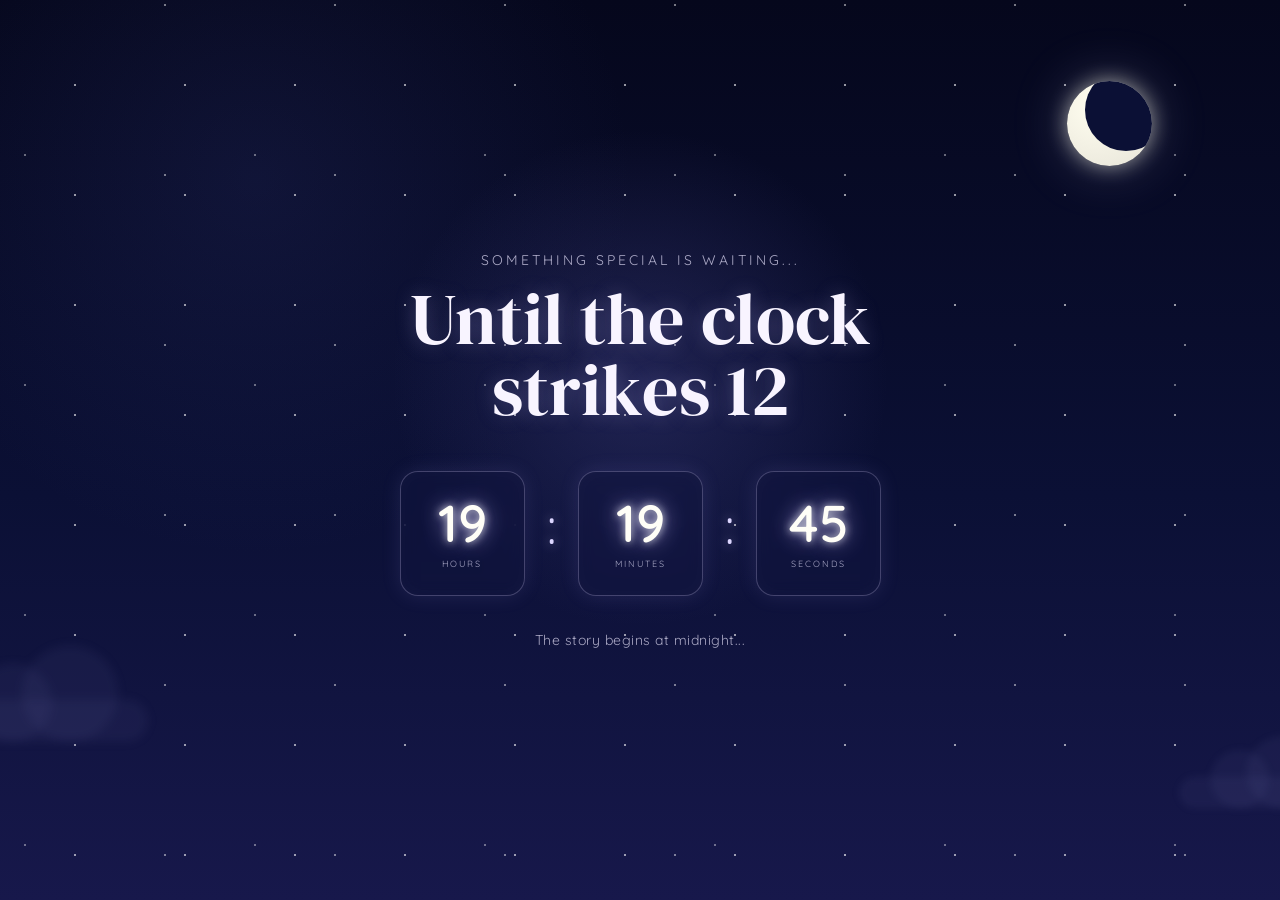
==== index.html @ 584d6b25 "Add files via upload" ====
<!DOCTYPE html>
<html lang="en">
<head>
    <meta charset="UTF-8">
    <meta name="viewport" content="width=device-width, initial-scale=1.0">

    <title>Something Special ✨</title>

    <link rel="preconnect" href="https://fonts.googleapis.com">
    <link rel="preconnect" href="https://fonts.gstatic.com" crossorigin>

    <link href="https://fonts.googleapis.com/css2?family=DM+Serif+Display&family=Quicksand:wght@400;500;600;700&display=swap" rel="stylesheet">

    <link rel="stylesheet" href="style.css">
</head>

<body>

    <div class="night-sky">

        <!-- Stars -->
        <div class="stars"></div>

        <div class="star star-1"></div>
        <div class="star star-2"></div>
        <div class="star star-3"></div>
        <div class="star star-4"></div>
        <div class="star star-5"></div>
        <div class="star star-6"></div>
        <div class="star star-7"></div>

        <!-- Moon -->
        <div class="moon">
            <div class="moon-shadow"></div>
        </div>

        <!-- Clouds -->
        <div class="cloud cloud-1"></div>
        <div class="cloud cloud-2"></div>

        <!-- Countdown -->
        <main class="countdown-screen">

            <p class="top-message">
                Something special is waiting...
            </p>

            <h1>
                Until the clock<br>
                strikes 12
            </h1>

            <div class="countdown">

                <div class="time-box">
                    <span id="hours">00</span>
                    <small>HOURS</small>
                </div>

                <div class="colon">:</div>

                <div class="time-box">
                    <span id="minutes">00</span>
                    <small>MINUTES</small>
                </div>

                <div class="colon">:</div>

                <div class="time-box">
                    <span id="seconds">00</span>
                    <small>SECONDS</small>
                </div>

            </div>

            <p class="waiting-text" id="waitingText">
                The story begins at midnight...
            </p>

            <!-- Midnight message -->

            <div class="midnight-message hidden" id="midnightMessage">

                <div class="glowing-star">
                    ✦
                </div>

                <h2>
                    Hey Love ❤️
                    Are you ready?
                </h2>

                <p>
                    Something cute is waiting for you...
                </p>

                <div class="ready-buttons">

                    <button id="yesButton1">
                        YES ✨
                    </button>

                    <button id="yesButton2">
                        YES 💕
                    </button>

                </div>

            </div>

        </main>

    </div>

    <script src="script.js"></script>

</body>
</html>
---- style.css ----
* {
    margin: 0;
    padding: 0;
    box-sizing: border-box;
}

:root {
    --night-1: #05071c;
    --night-2: #0b1035;
    --night-3: #17184b;

    --star: #fff7d6;
    --glow: #d9c8ff;

    --text: #f8f4ff;
    --soft-text: #c7c4df;
}


/* =========================
   BODY
========================= */

body {
    width: 100%;
    min-height: 100vh;

    overflow: hidden;

    font-family: "Quicksand", sans-serif;

    background: var(--night-1);
}


/* =========================
   NIGHT SKY
========================= */

.night-sky {
    position: fixed;

    inset: 0;

    overflow: hidden;

    background:
        radial-gradient(
            circle at 50% 42%,
            rgba(68, 68, 135, 0.4),
            transparent 30%
        ),

        radial-gradient(
            circle at 20% 20%,
            rgba(58, 66, 140, 0.18),
            transparent 30%
        ),

        linear-gradient(
            180deg,
            var(--night-1),
            var(--night-2) 55%,
            var(--night-3)
        );
}


/* =========================
   STARS
========================= */

.stars {
    position: absolute;

    inset: 0;

    background-image:
        radial-gradient(circle, rgba(255,255,255,0.9) 1px, transparent 1.5px),
        radial-gradient(circle, rgba(255,255,255,0.7) 1px, transparent 1.5px),
        radial-gradient(circle, rgba(255,255,255,0.6) 1px, transparent 1.5px);

    background-size:
        110px 110px,
        170px 170px,
        230px 230px;

    background-position:
        20px 30px,
        80px 90px,
        140px 40px;

    opacity: 0.65;
}


/* Larger individual stars */

.star {
    position: absolute;

    color: var(--star);

    font-size: 18px;

    text-shadow:
        0 0 8px rgba(255, 247, 214, 0.9),
        0 0 18px rgba(210, 198, 255, 0.7);

    animation:
        twinkle 3s ease-in-out infinite;
}

.star-1 {
    top: 15%;
    left: 13%;
}

.star-2 {
    top: 23%;
    right: 17%;

    animation-delay: 1s;
}

.star-3 {
    top: 38%;
    left: 7%;

    animation-delay: 1.7s;
}

.star-4 {
    top: 12%;
    right: 36%;

    animation-delay: 0.6s;
}

.star-5 {
    bottom: 22%;
    left: 18%;

    animation-delay: 2s;
}

.star-6 {
    bottom: 18%;
    right: 14%;

    animation-delay: 1.3s;
}

.star-7 {
    top: 48%;
    right: 8%;

    animation-delay: 2.4s;
}


@keyframes twinkle {

    0%,
    100% {
        opacity: 0.35;

        transform: scale(0.8);
    }

    50% {
        opacity: 1;

        transform: scale(1.25);
    }
}


/* =========================
   MOON
========================= */

.moon {
    position: absolute;

    top: 9%;
    right: 10%;

    width: 85px;
    height: 85px;

    border-radius: 50%;

    background:
        radial-gradient(
            circle at 35% 30%,
            #fffef0,
            #e7e4d8
        );

    box-shadow:
        0 0 20px rgba(255,255,235,0.55),
        0 0 55px rgba(220,215,255,0.25);

    overflow: hidden;
}


.moon-shadow {
    position: absolute;

    width: 82px;
    height: 82px;

    border-radius: 50%;

    top: -12px;
    left: 18px;

    background: #0b1035;
}


/* =========================
   CLOUDS
========================= */

.cloud {
    position: absolute;

    width: 180px;
    height: 35px;

    border-radius: 50px;

    background:
        rgba(100, 103, 159, 0.10);

    filter: blur(4px);
}

.cloud::before,
.cloud::after {
    content: "";

    position: absolute;

    border-radius: 50%;

    background:
        rgba(100, 103, 159, 0.10);
}

.cloud::before {
    width: 65px;
    height: 65px;

    left: 35px;
    bottom: 0;
}

.cloud::after {
    width: 80px;
    height: 80px;

    right: 25px;
    bottom: 0;
}

.cloud-1 {
    left: -50px;
    bottom: 18%;

    transform: scale(1.2);
}

.cloud-2 {
    right: -70px;
    bottom: 10%;

    transform: scale(0.9);
}


/* =========================
   MAIN CONTENT
========================= */

.countdown-screen {
    position: absolute;

    inset: 0;

    display: flex;

    flex-direction: column;

    align-items: center;

    justify-content: center;

    text-align: center;

    padding: 30px;

    z-index: 5;
}


.top-message {
    color: var(--soft-text);

    font-size: 14px;

    letter-spacing: 3px;

    text-transform: uppercase;

    margin-bottom: 15px;

    opacity: 0.85;
}


h1 {
    font-family:
        "DM Serif Display",
        serif;

    font-weight: 400;

    color: var(--text);

    font-size:
        clamp(42px, 7vw, 72px);

    line-height: 0.98;

    text-shadow:
        0 0 20px rgba(200, 190, 255, 0.25);

    margin-bottom: 45px;
}


h1 span {
    color: #ddd0ff;

    text-shadow:
        0 0 15px rgba(220, 208, 255, 0.6);
}


/* =========================
   COUNTDOWN
========================= */

.countdown {
    display: flex;

    align-items: center;

    justify-content: center;

    gap: clamp(8px, 2vw, 22px);
}


.time-box {
    width:
        clamp(75px, 13vw, 125px);

    height:
        clamp(80px, 13vw, 125px);

    border-radius: 18px;

    display: flex;

    flex-direction: column;

    align-items: center;

    justify-content: center;

    background:
        rgba(18, 21, 62, 0.55);

    border:
        1px solid
        rgba(222, 216, 255, 0.25);

    box-shadow:
        inset 0 0 20px rgba(255,255,255,0.025),
        0 0 20px rgba(166, 153, 255, 0.12);

    backdrop-filter: blur(8px);
}


.time-box span {
    color: #fffef7;

    font-size:
        clamp(30px, 5vw, 52px);

    font-weight: 600;

    line-height: 1;

    text-shadow:
        0 0 8px rgba(255,255,255,0.8),
        0 0 22px rgba(191,179,255,0.8);
}


.time-box small {
    margin-top: 9px;

    color: #aaa9c7;

    font-size: 9px;

    letter-spacing: 2px;
}


.colon {
    color: #dcd6ff;

    font-size:
        clamp(28px, 5vw, 50px);

    margin-top: -15px;

    text-shadow:
        0 0 12px rgba(210,200,255,0.7);
}


/* =========================
   WAITING TEXT
========================= */

.waiting-text {
    margin-top: 35px;

    color: #aaa8c4;

    font-size: 14px;

    letter-spacing: 0.5px;
}


/* =========================
   MIDNIGHT MESSAGE
========================= */

.midnight-message {
    display: flex;

    flex-direction: column;

    align-items: center;

    justify-content: center;

    animation:
        midnightAppear
        1.2s
        ease;
}


.midnight-message.hidden {
    display: none;
}


.glowing-heart {
    font-size: 34px;

    color: #eee7ff;

    margin-bottom: 12px;

    text-shadow:
        0 0 8px #fff,
        0 0 25px #c9bbff,
        0 0 50px #a999ff;

    animation:
        heartGlow
        2s
        ease-in-out
        infinite;
}


.midnight-message h2 {
    font-family:
        "DM Serif Display",
        serif;

    font-weight: 400;

    font-size:
        clamp(42px, 7vw, 65px);

    color: white;

    text-shadow:
        0 0 20px rgba(215,205,255,0.5);

    margin-bottom: 12px;
}


.midnight-message p {
    max-width: 400px;

    color: #c5c2dd;

    font-size: 14px;

    line-height: 1.7;

    margin-bottom: 25px;
}


/* =========================
   BEGIN BUTTON
========================= */

#beginButton {
    border: 1px solid
        rgba(255,255,255,0.3);

    border-radius: 999px;

    padding:
        13px
        27px;

    background:
        rgba(220,210,255,0.13);

    color: white;

    font-family:
        "Quicksand",
        sans-serif;

    font-size: 14px;

    font-weight: 700;

    cursor: pointer;

    box-shadow:
        0 0 20px
        rgba(187,172,255,0.2);

    backdrop-filter: blur(8px);

    transition:
        transform 0.25s ease,
        background 0.25s ease,
        box-shadow 0.25s ease;
}


#beginButton:hover {
    transform:
        translateY(-3px);

    background:
        rgba(220,210,255,0.22);

    box-shadow:
        0 0 30px
        rgba(187,172,255,0.35);
}


#beginButton:active {
    transform:
        scale(0.96);
}


/* =========================
   ANIMATIONS
========================= */

@keyframes midnightAppear {

    0% {
        opacity: 0;

        transform:
            translateY(25px)
            scale(0.95);
    }

    100% {
        opacity: 1;

        transform:
            translateY(0)
            scale(1);
    }
}


@keyframes heartGlow {

    0%,
    100% {
        transform: scale(1);

        opacity: 0.75;
    }

    50% {
        transform: scale(1.2);

        opacity: 1;
    }
}


/* =========================
   MOBILE
========================= */

@media (max-width: 600px) {

    .moon {
        width: 60px;
        height: 60px;

        top: 8%;
        right: 9%;
    }

    .moon-shadow {
        width: 58px;
        height: 58px;

        left: 14px;
        top: -8px;
    }

    .top-message {
        font-size: 10px;

        letter-spacing: 2px;
    }

    h1 {
        font-size: 44px;

        margin-bottom: 35px;
    }

    .countdown {
        gap: 6px;
    }

    .time-box {
        width: 72px;
        height: 78px;

        border-radius: 14px;
    }

    .time-box span {
        font-size: 29px;
    }

    .time-box small {
        font-size: 7px;

        letter-spacing: 1px;
    }

    .colon {
        font-size: 25px;
    }

    .waiting-text {
        font-size: 12px;

        margin-top: 25px;
    }
}
/* ==================================
   YES / YES BUTTONS
================================== */

.ready-buttons {
    display: flex;
    justify-content: center;
    align-items: center;

    gap: 18px;

    margin-top: 28px;

    flex-wrap: wrap;
}


.ready-buttons button {
    border: none;

    padding: 14px 30px;

    border-radius: 50px;

    font-family: "Quicksand", sans-serif;

    font-size: 16px;

    font-weight: 700;

    cursor: pointer;

    color: white;

    background:
        linear-gradient(
            135deg,
            #f28bb5,
            #9d8cff
        );

    box-shadow:
        0 0 20px rgba(242, 139, 181, 0.45);

    transition:
        transform 0.25s ease,
        box-shadow 0.25s ease;
}


.ready-buttons button:hover {

    transform:
        translateY(-4px)
        scale(1.04);

    box-shadow:
        0 0 30px rgba(242, 139, 181, 0.7);
}


.ready-buttons button:active {

    transform:
        scale(0.96);
}


/* Page transition */

.page-changing {

    animation:
        pageFade 0.7s ease forwards;
}


@keyframes pageFade {

    from {
        opacity: 1;
    }

    to {
        opacity: 0;
    }

}


/* Mobile */

@media (max-width: 600px) {

    .ready-buttons {

        flex-direction: column;

        gap: 12px;
    }


    .ready-buttons button {

        width: 180px;
    }

}
/* PAGE TRANSITION */

body {
    opacity: 0;
    transition: opacity 0.8s ease;
}

body.page-loaded {
    opacity: 1;
}

body.page-leaving {
    opacity: 0;
}
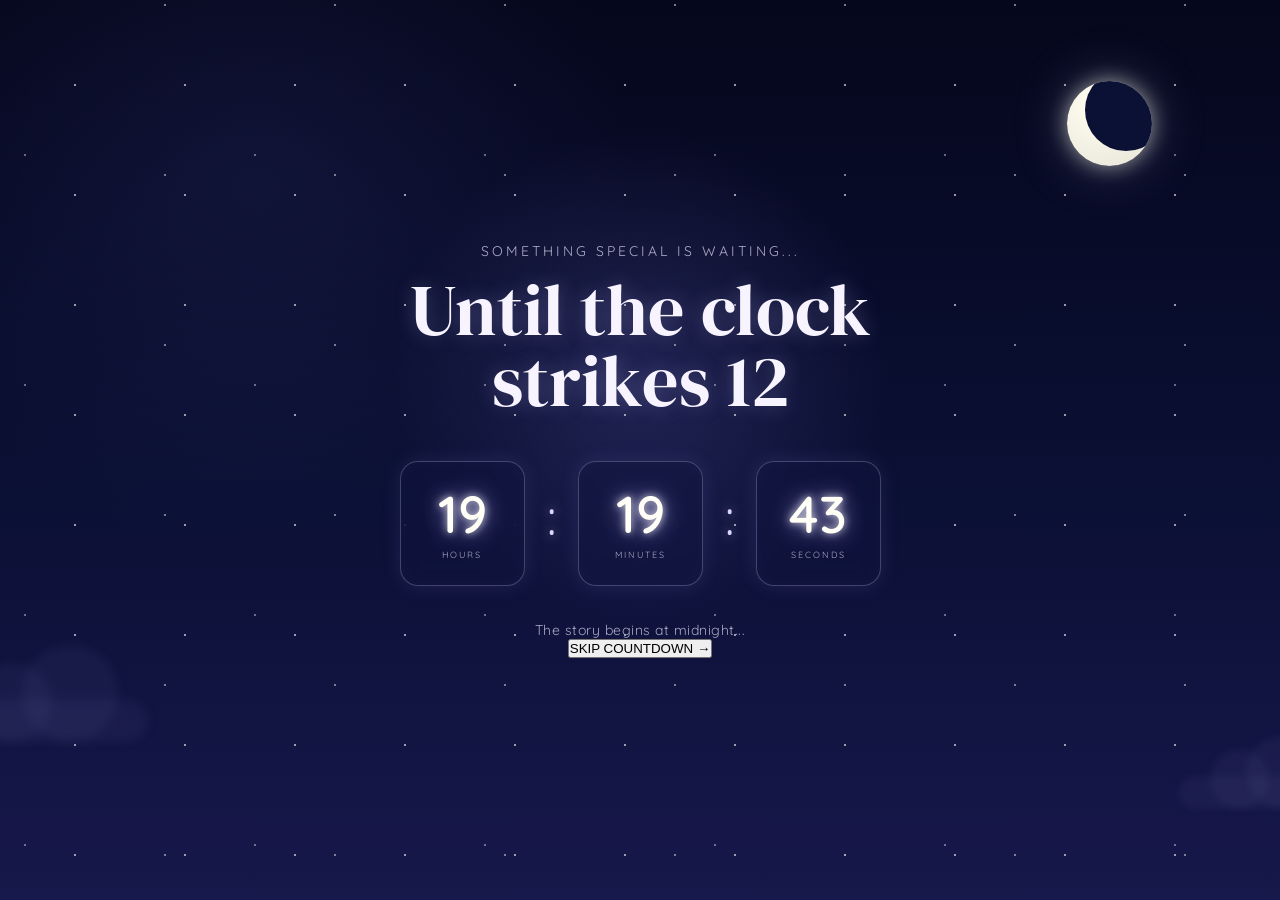
==== commit 658ce186: "Update index.html" ====
--- a/index.html
+++ b/index.html
@@ -74,8 +74,10 @@
             </div>
 
             <p class="waiting-text" id="waitingText">
+            
                 The story begins at midnight...
             </p>
+            <button id="skipButton" class="skip-button">SKIP COUNTDOWN →</button>
 
             <!-- Midnight message -->
 
@@ -115,4 +117,4 @@
     <script src="script.js"></script>
 
 </body>
-</html>+</html>
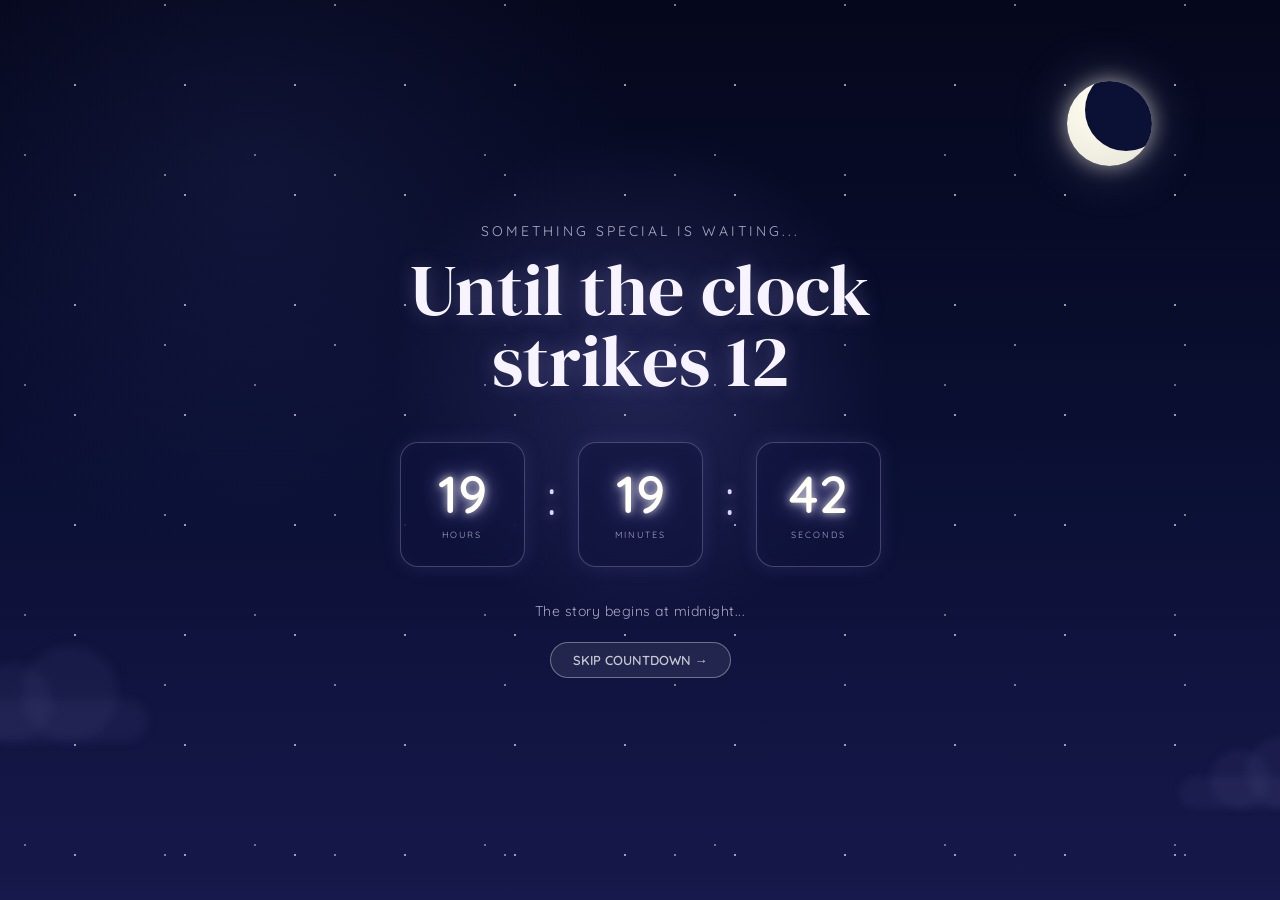
==== commit 501c4832: "Update index.html" ====
--- a/index.html
+++ b/index.html
@@ -77,7 +77,9 @@
             
                 The story begins at midnight...
             </p>
-            <button id="skipButton" class="skip-button">SKIP COUNTDOWN →</button>
+            <button id="skipButton" class="skip-button" onclick="window.location.href='page2.html'">
+                SKIP COUNTDOWN →
+            </button>
 
             <!-- Midnight message -->
 
--- a/style.css
+++ b/style.css
@@ -819,3 +819,22 @@
 body.page-leaving {
     opacity: 0;
 }
+.skip-button {
+    margin-top: 22px;
+    padding: 9px 22px;
+    border: 1px solid rgba(255, 255, 255, 0.35);
+    border-radius: 30px;
+    background: rgba(255, 255, 255, 0.08);
+    color: rgba(255, 255, 255, 0.75);
+    font-family: "Quicksand", sans-serif;
+    font-size: 13px;
+    font-weight: 600;
+    cursor: pointer;
+    transition: all 0.3s ease;
+}
+
+.skip-button:hover {
+    background: rgba(255, 255, 255, 0.16);
+    color: white;
+    transform: translateY(-2px);
+}
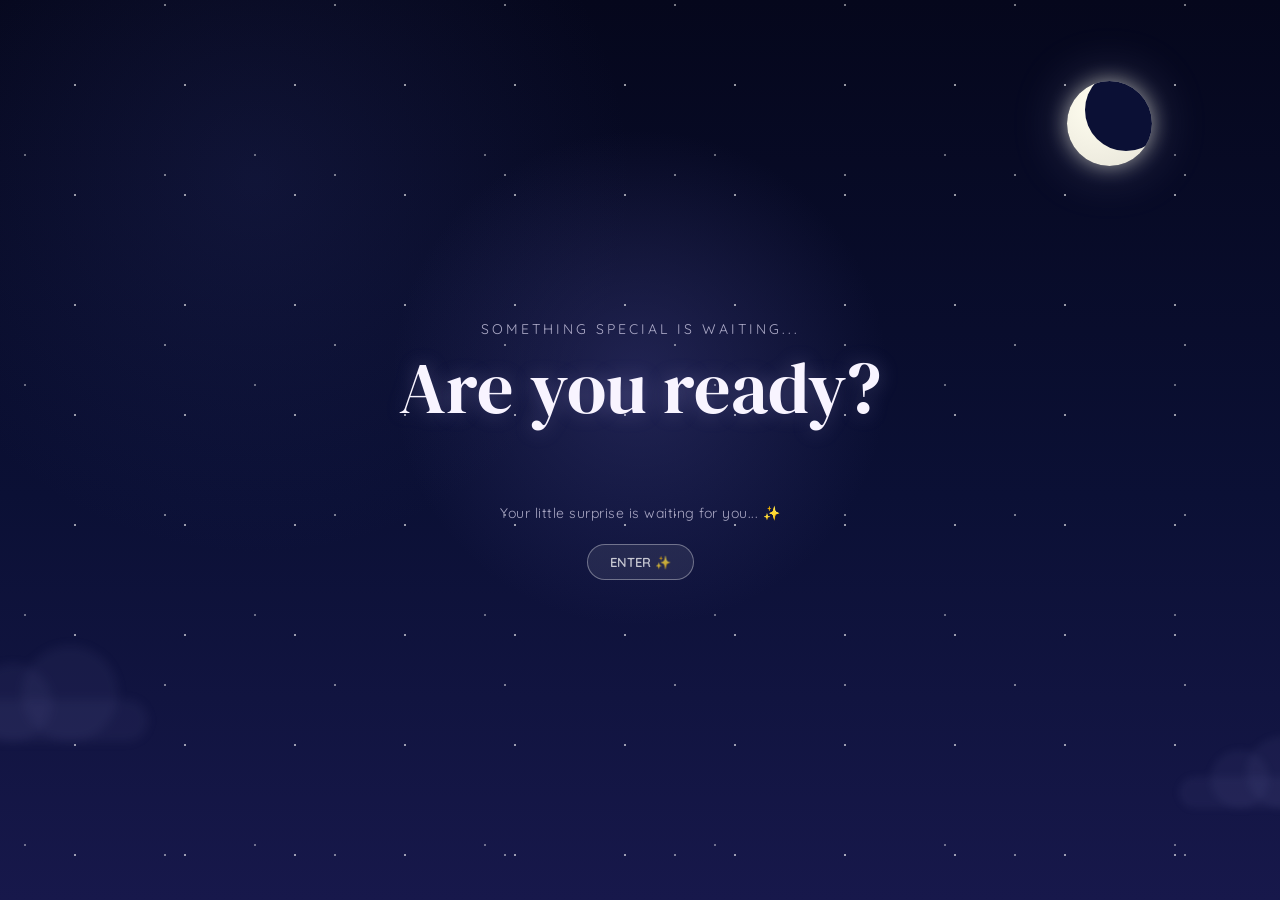
==== commit 3c4a77d1: "Update index.html" ====
--- a/index.html
+++ b/index.html
@@ -18,7 +18,6 @@
 
     <div class="night-sky">
 
-        <!-- Stars -->
         <div class="stars"></div>
 
         <div class="star star-1"></div>
@@ -29,16 +28,13 @@
         <div class="star star-6"></div>
         <div class="star star-7"></div>
 
-        <!-- Moon -->
         <div class="moon">
             <div class="moon-shadow"></div>
         </div>
 
-        <!-- Clouds -->
         <div class="cloud cloud-1"></div>
         <div class="cloud cloud-2"></div>
 
-        <!-- Countdown -->
         <main class="countdown-screen">
 
             <p class="top-message">
@@ -46,77 +42,29 @@
             </p>
 
             <h1>
-                Until the clock<br>
-                strikes 12
+                Are you ready?
             </h1>
 
-            <div class="countdown">
+            <p class="waiting-text">
+                Your little surprise is waiting for you... ✨
+            </p>
 
-                <div class="time-box">
-                    <span id="hours">00</span>
-                    <small>HOURS</small>
-                </div>
-
-                <div class="colon">:</div>
-
-                <div class="time-box">
-                    <span id="minutes">00</span>
-                    <small>MINUTES</small>
-                </div>
-
-                <div class="colon">:</div>
-
-                <div class="time-box">
-                    <span id="seconds">00</span>
-                    <small>SECONDS</small>
-                </div>
-
-            </div>
-
-            <p class="waiting-text" id="waitingText">
-            
-                The story begins at midnight...
-            </p>
-            <button id="skipButton" class="skip-button" onclick="window.location.href='page2.html'">
-                SKIP COUNTDOWN →
+            <button
+                id="skipButton"
+                class="skip-button"
+                onclick="window.location.href='page2.html'">
+                ENTER ✨
             </button>
-
-            <!-- Midnight message -->
-
-            <div class="midnight-message hidden" id="midnightMessage">
-
-                <div class="glowing-star">
-                    ✦
-                </div>
-
-                <h2>
-                    Hey Love ❤️
-                    Are you ready?
-                </h2>
-
-                <p>
-                    Something cute is waiting for you...
-                </p>
-
-                <div class="ready-buttons">
-
-                    <button id="yesButton1">
-                        YES ✨
-                    </button>
-
-                    <button id="yesButton2">
-                        YES 💕
-                    </button>
-
-                </div>
-
-            </div>
 
         </main>
 
     </div>
 
-    <script src="script.js"></script>
+    <script>
+        window.addEventListener("load", function () {
+            document.body.classList.add("page-loaded");
+        });
+    </script>
 
 </body>
 </html>
